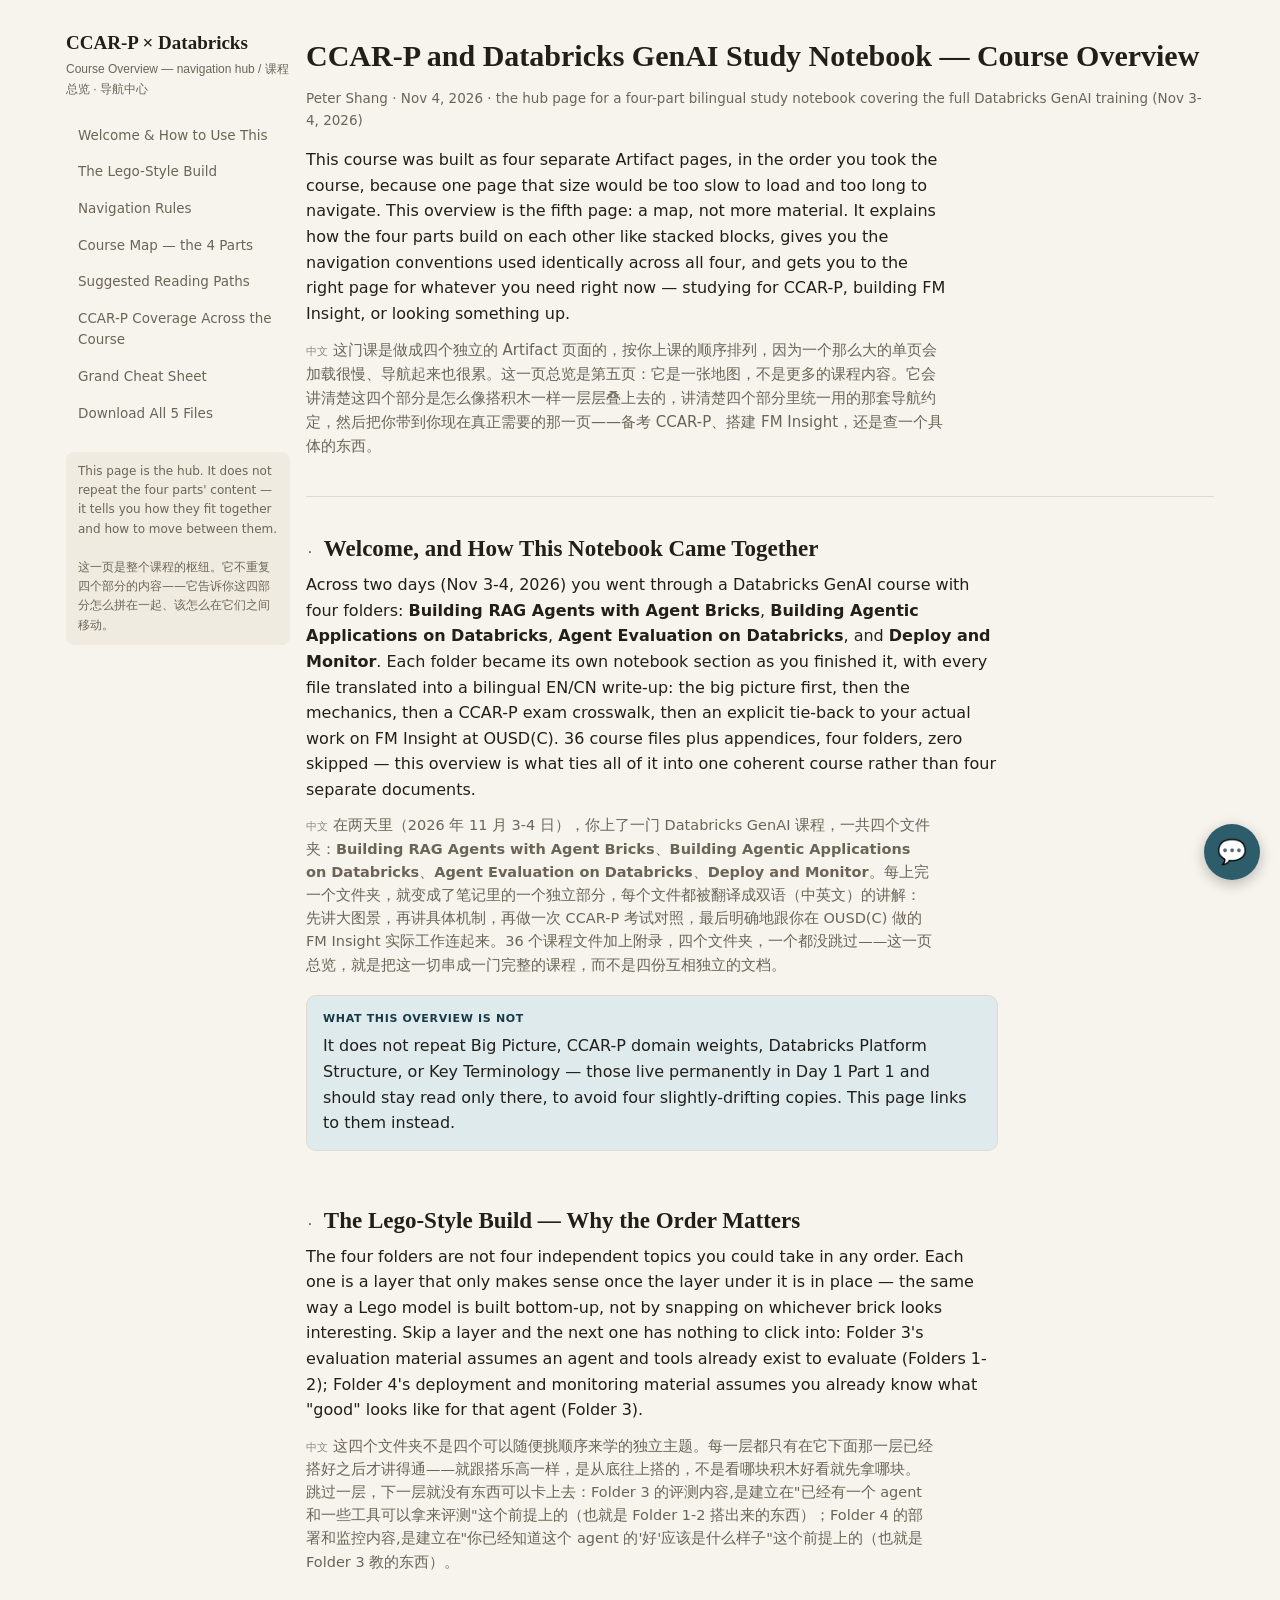
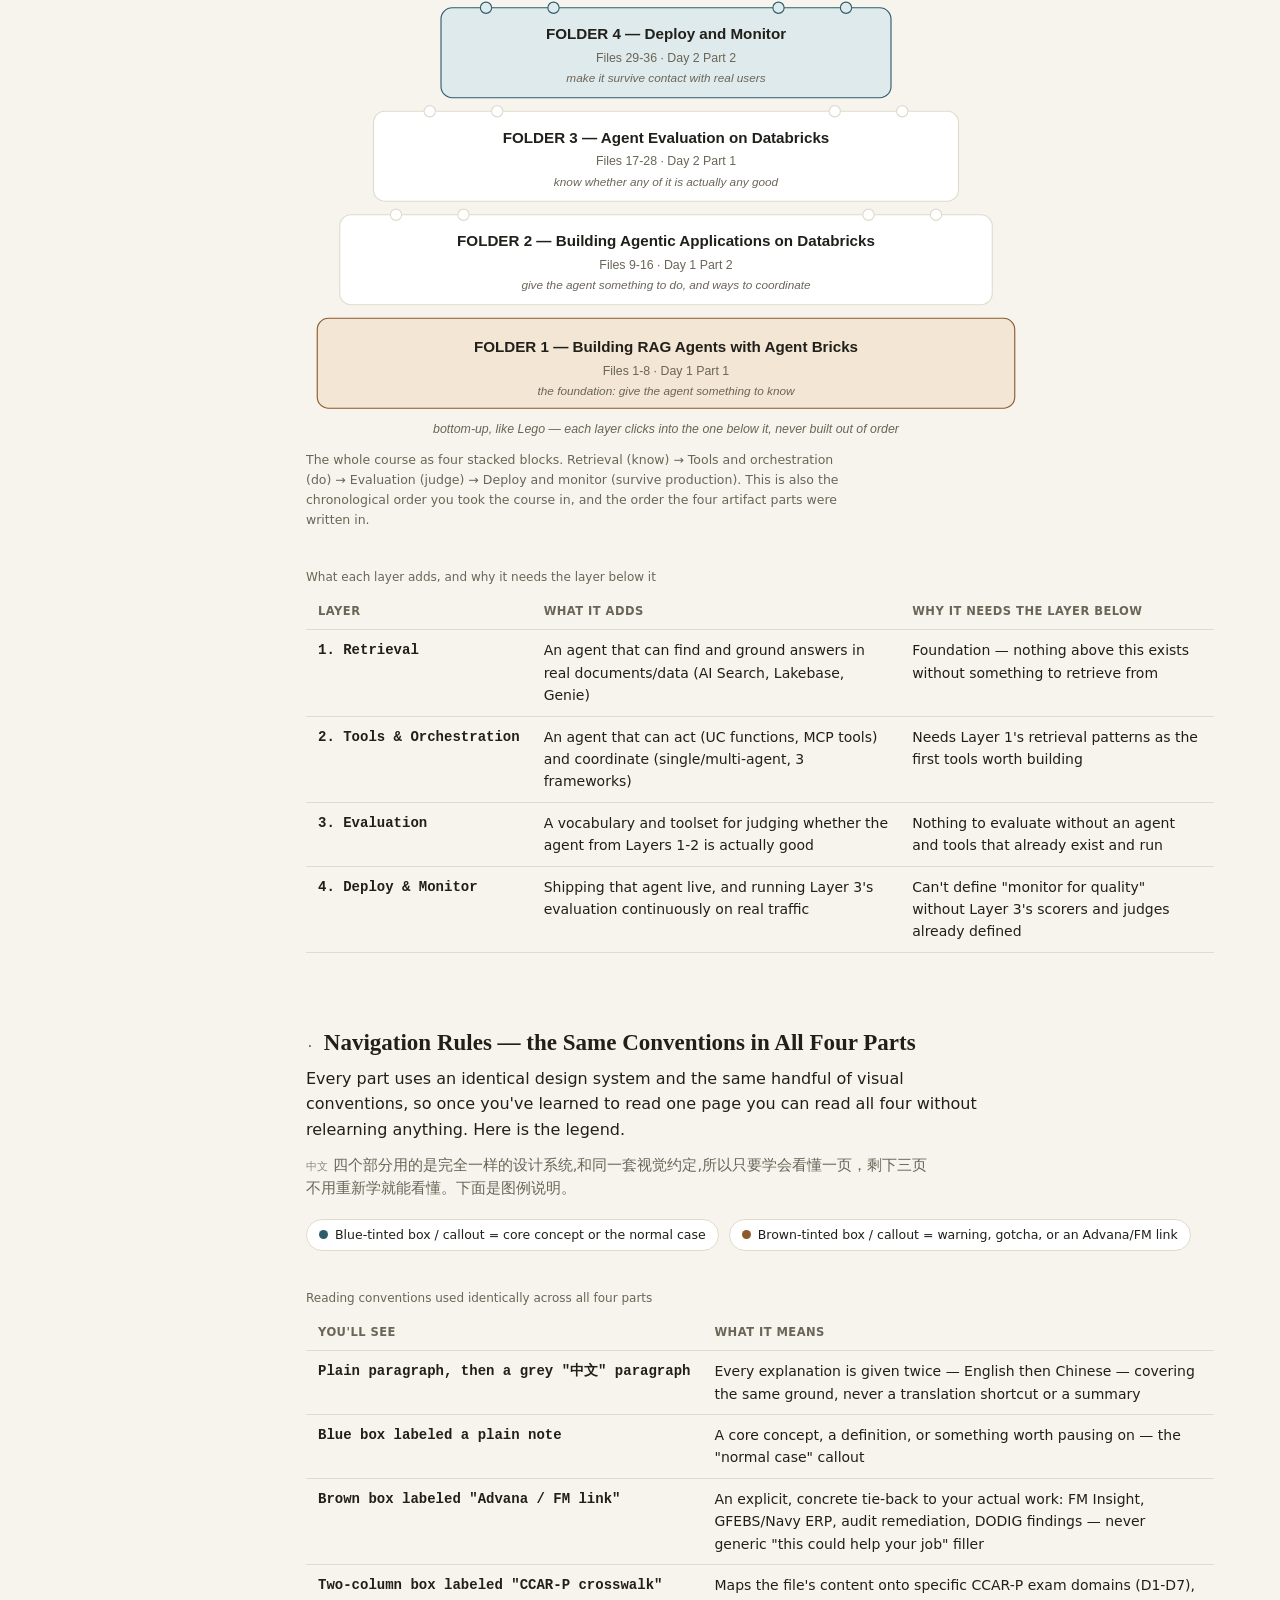
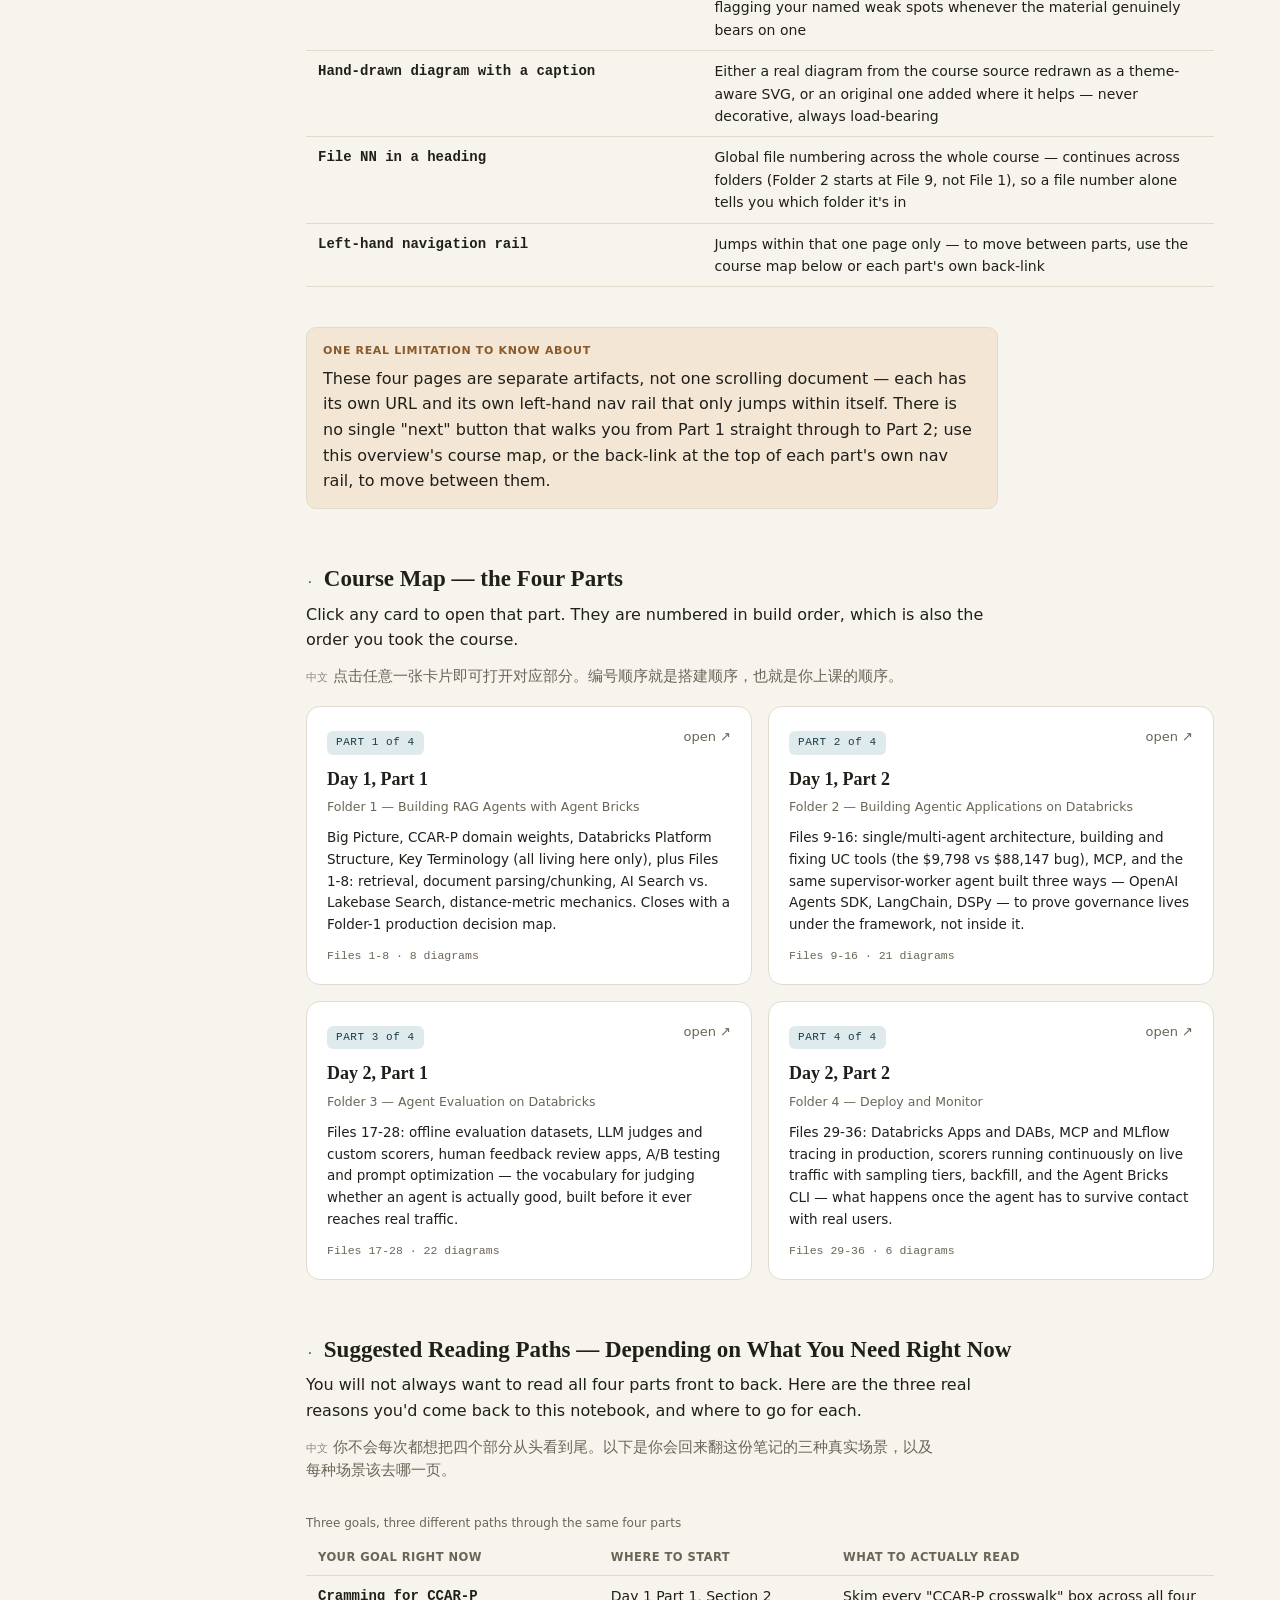
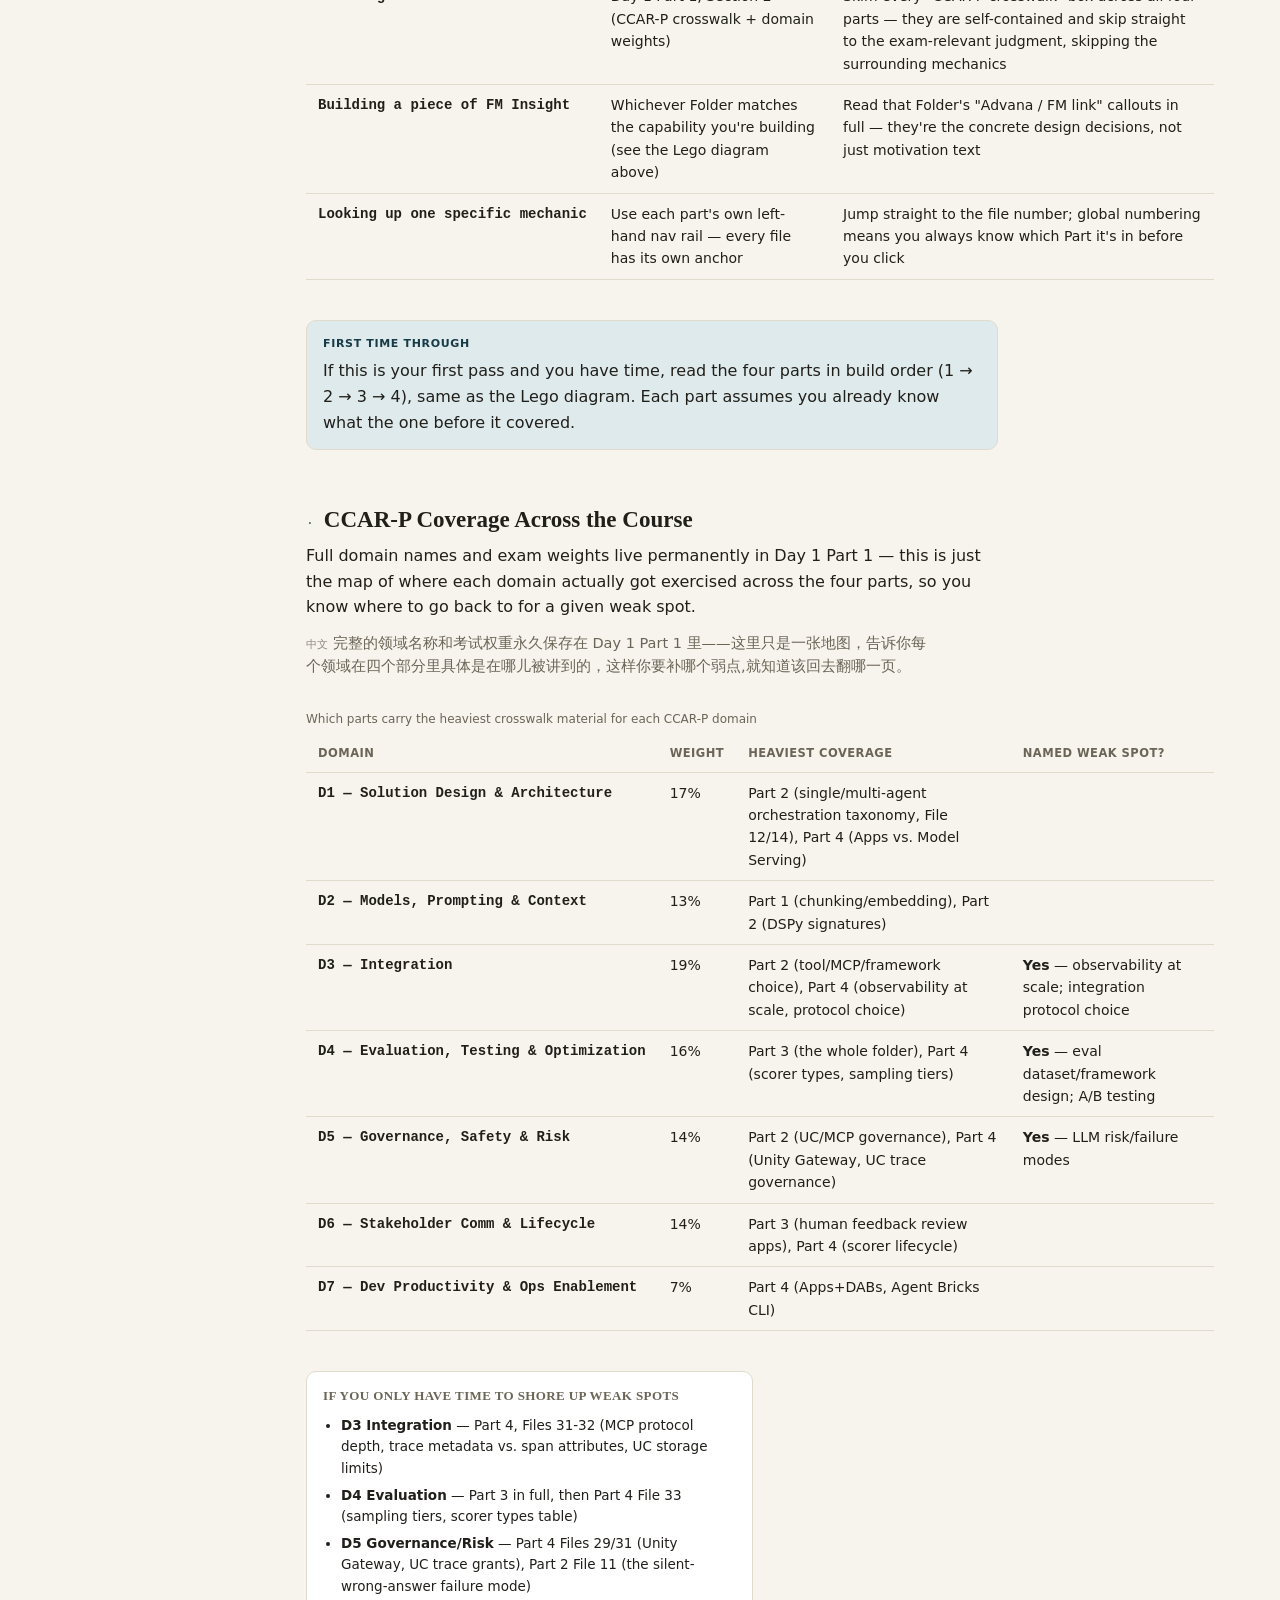
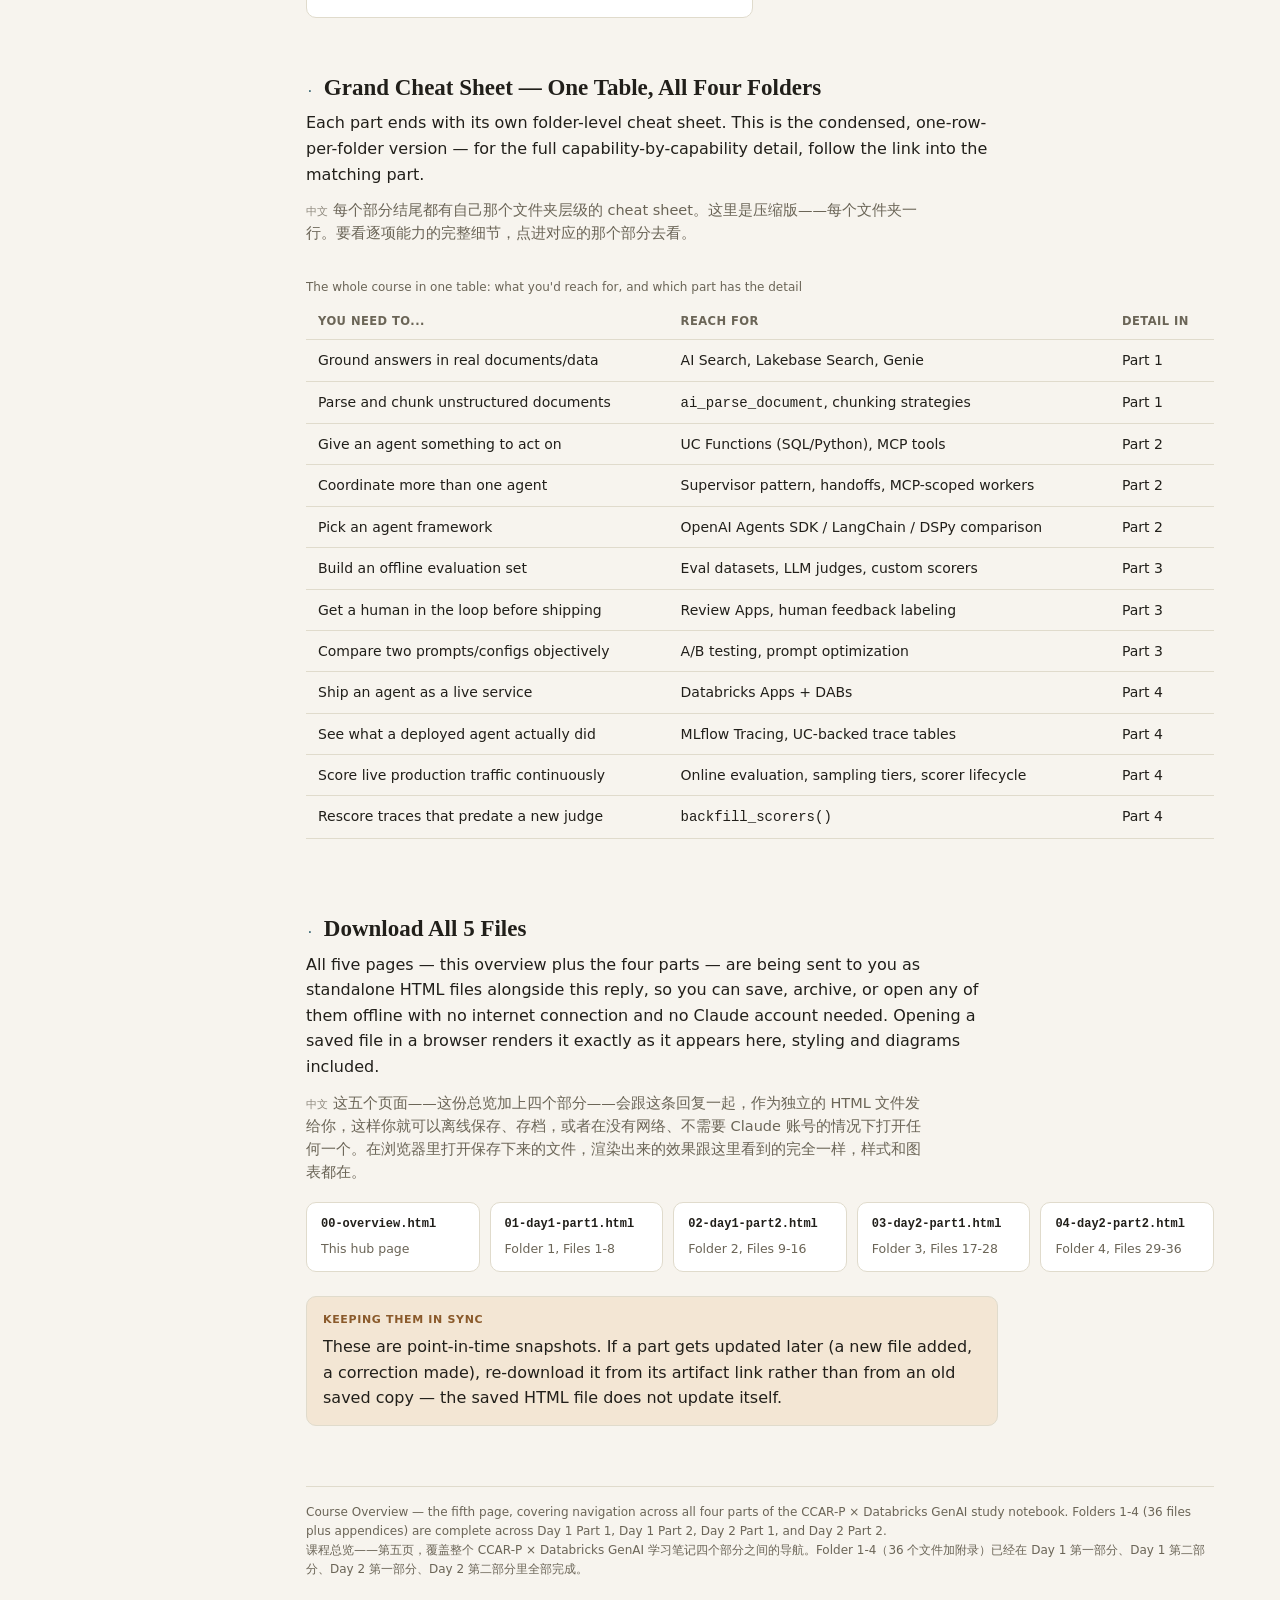
==== index.html @ 0de1d47a "Fix root 404: rename overview to index.html; repoint stale claude.ai artifact links to local pages" ====
<!doctype html><html><head><meta charset=utf8><meta name=viewport content="width=device-width,initial-scale=1,viewport-fit=cover"><style>:root{color-scheme:light;box-sizing:border-box;padding-top:env(safe-area-inset-top,0px);padding-bottom:env(safe-area-inset-bottom,0px)}html{scroll-padding-top:env(safe-area-inset-top,0px)}body{margin:0;padding:0;font:14px -apple-system,BlinkMacSystemFont,sans-serif;background:#fff;color:#000}img{max-width:100%}[hidden]:not([hidden=until-found i]){display:none!important}</style></head><body>
<meta name="claude:viewport-fit-sides" content="cover">
<link rel="icon" href="/favicon.ico" sizes="any">
<link rel="icon" type="image/png" sizes="32x32" href="/favicon-32x32.png">
<link rel="icon" type="image/png" sizes="16x16" href="/favicon-16x16.png">
<link rel="apple-touch-icon" href="/apple-touch-icon.png">
<link rel="manifest" href="/site.webmanifest">
<title>CCAR-P × Databricks — Course Overview</title>
<style>
  :root{
    --bg:#f7f4ee; --surface:#ffffff; --surface-2:#f0ebe0;
    --fg:#211f1a; --muted:#6b6557; --border:#e0dbcc;
    --accent:#2d5d6b; --accent-soft:#dfeaec; --accent-strong:#163b47;
    --warn:#8a5a2b; --warn-soft:#f3e6d4;
    --code-bg:#efe9da;
    color-scheme:light;
  }
  @media (prefers-color-scheme: dark){
    :root:not([data-theme="light"]){
      --bg:#17191b; --surface:#1f2225; --surface-2:#262a2e;
      --fg:#eae6dc; --muted:#9a9488; --border:#33373b;
      --accent:#7fb8c4; --accent-soft:#223338; --accent-strong:#bfe3ea;
      --warn:#d9a564; --warn-soft:#332a1c;
      --code-bg:#262a2e;
      color-scheme:dark;
    }
  }
  :root[data-theme="dark"]{
    --bg:#17191b; --surface:#1f2225; --surface-2:#262a2e;
    --fg:#eae6dc; --muted:#9a9488; --border:#33373b;
    --accent:#7fb8c4; --accent-soft:#223338; --accent-strong:#bfe3ea;
    --warn:#d9a564; --warn-soft:#332a1c;
    --code-bg:#262a2e;
    color-scheme:dark;
  }
  *{box-sizing:border-box}
  body{margin:0; background:var(--bg); color:var(--fg); font-family:'Inter','Noto Sans SC',system-ui,-apple-system,sans-serif; font-size:16px; line-height:1.6;}
  h1,h2,h3,h4{font-family:'Source Serif 4','Noto Serif SC',Georgia,serif; text-wrap:balance; font-weight:600}
  code,.term,.mono{font-family:'IBM Plex Mono',ui-monospace,Menlo,monospace}

  .shell{display:grid; grid-template-columns:240px minmax(0,1fr); max-width:1180px; margin:0 auto;
    padding-left:max(16px, env(safe-area-inset-left,0px)); padding-right:max(16px, env(safe-area-inset-right,0px));}
  @media (max-width:860px){ .shell{grid-template-columns:1fr} }

  nav.rail{position:sticky; top:env(safe-area-inset-top,0px); align-self:start; padding:28px 16px 28px 0; max-height:100vh; overflow-y:auto;}
  @media (max-width:860px){ nav.rail{position:static; max-height:none; padding:20px 0 0 0; border-bottom:1px solid var(--border); margin-bottom:8px} }
  nav.rail .brand{font-family:'Source Serif 4','Noto Serif SC',serif; font-size:19px; font-weight:700; margin-bottom:2px}
  nav.rail .brand small{display:block; font-family:'Inter','Noto Sans SC',sans-serif; font-size:12px; font-weight:400; color:var(--muted); margin-top:2px}
  nav.rail ul{list-style:none; margin:20px 0 0; padding:0; display:flex; flex-direction:column; gap:3px}
  nav.rail a{display:block; color:var(--muted); text-decoration:none; font-size:13.5px; padding:6px 10px; border-radius:7px; border-left:2px solid transparent;}
  nav.rail a.lvl2{padding-left:22px; font-size:13px}
  nav.rail a:hover{background:var(--surface-2); color:var(--fg)}
  nav.rail .status{margin-top:22px; padding:10px 12px; background:var(--surface-2); border-radius:8px; font-size:12px; color:var(--muted)}

  main{min-width:0; padding:28px 0 100px}
  header.masthead{padding:4px 0 26px; border-bottom:1px solid var(--border); margin-bottom:34px}
  header.masthead h1{font-size:30px; margin:0 0 8px}
  header.masthead .byline{font-size:13.5px; color:var(--muted)}
  header.masthead .lede{margin-top:16px; font-size:16px; max-width:640px}
  header.masthead .lede.cn{color:var(--muted); font-size:15px; margin-top:8px}

  section.block{margin-bottom:52px; scroll-margin-top:24px}
  section.block > h2{font-size:23px; display:flex; align-items:baseline; gap:10px; margin-bottom:4px}
  section.block > h2 .num{font-family:'IBM Plex Mono',monospace; font-size:13px; color:var(--accent); font-weight:500}
  section.block > .tag{color:var(--muted); font-size:13px; margin-bottom:22px}

  h3.sub{font-size:17px; margin:28px 0 10px}
  h3.sub .num{color:var(--muted); font-weight:400; margin-right:6px}

  p{margin:0 0 12px; max-width:68ch}
  p.cn{color:var(--muted); font-size:14.5px; max-width:68ch}
  p.cn::before{content:"中文 "; font-size:11px; letter-spacing:.04em; color:var(--muted); opacity:.75}
  .pair{margin-bottom:18px}

  .callout{background:var(--accent-soft); border:1px solid var(--border); border-radius:10px; padding:14px 16px; margin:16px 0; max-width:68ch;}
  .callout .label{font-size:11px; letter-spacing:.06em; text-transform:uppercase; color:var(--accent-strong); font-weight:600; margin-bottom:6px}
  .callout p:last-child{margin-bottom:0}
  .callout.work{background:var(--warn-soft); border-color:var(--border)}
  .callout.work .label{color:var(--warn)}

  table{border-collapse:collapse; width:100%; margin:14px 0 20px; font-size:14px}
  caption{text-align:left; font-size:12px; color:var(--muted); margin-bottom:6px}
  th,td{text-align:left; padding:9px 12px; border-bottom:1px solid var(--border); vertical-align:top}
  th{font-size:11.5px; letter-spacing:.04em; text-transform:uppercase; color:var(--muted); font-weight:600}
  td.term{font-weight:600; white-space:nowrap}
  .tablewrap{overflow-x:auto; margin:14px 0 20px}

  figure.diagram{margin:18px 0 24px; max-width:720px}
  figure.diagram svg{width:100%; height:auto; display:block; color:var(--fg)}
  figure.diagram figcaption{color:var(--muted); font-size:12.5px; margin-top:8px; max-width:68ch}
  .dg-box{fill:var(--surface); stroke:var(--border)}
  .dg-box-hi{fill:var(--accent-soft); stroke:var(--accent)}
  .dg-box-warn{fill:var(--warn-soft); stroke:var(--warn)}
  .dg-line{stroke:var(--muted); fill:none}
  .dg-line-hi{stroke:var(--accent); fill:none}
  .dg-txt{fill:var(--fg); font-family:'Inter','Noto Sans SC',sans-serif}
  .dg-txt-mono{fill:var(--fg); font-family:'IBM Plex Mono',monospace}
  .dg-txt-muted{fill:var(--muted); font-family:'Inter','Noto Sans SC',sans-serif}
  .dg-label{fill:var(--muted); font-family:'Inter','Noto Sans SC',sans-serif}

  .crosswalk{display:grid; grid-template-columns:1fr 1fr; gap:14px; margin:18px 0 24px;}
  @media (max-width:640px){.crosswalk{grid-template-columns:1fr}}
  .crosswalk .side{background:var(--surface); border:1px solid var(--border); border-radius:10px; padding:14px 16px}
  .crosswalk .side h4{margin:0 0 8px; font-size:13px; letter-spacing:.03em; text-transform:uppercase; color:var(--muted)}
  .crosswalk .side ul{margin:0; padding-left:18px; font-size:13.5px}
  .crosswalk .side li{margin-bottom:5px}

  /* Part cards — new for the overview */
  .partgrid{display:grid; grid-template-columns:1fr 1fr; gap:16px; margin:18px 0 28px;}
  @media (max-width:760px){.partgrid{grid-template-columns:1fr}}
  .partcard{display:block; text-decoration:none; color:var(--fg); background:var(--surface); border:1px solid var(--border);
    border-radius:14px; padding:20px 20px 18px; position:relative; transition:border-color .15s, transform .15s;}
  .partcard:hover{border-color:var(--accent); transform:translateY(-1px)}
  .partcard .pnum{display:inline-block; font-family:'IBM Plex Mono',monospace; font-size:11px; letter-spacing:.05em;
    color:var(--accent-strong); background:var(--accent-soft); border-radius:6px; padding:3px 9px; margin-bottom:10px;}
  .partcard h3{font-size:18px; margin:0 0 4px}
  .partcard .folder{font-size:12.5px; color:var(--muted); margin-bottom:10px}
  .partcard p{font-size:13.5px; margin-bottom:0; max-width:none}
  .partcard .files{margin-top:12px; font-family:'IBM Plex Mono',monospace; font-size:11.5px; color:var(--muted)}
  .partcard .go{position:absolute; top:20px; right:20px; color:var(--muted); font-size:13px}

  .legend-row{display:flex; gap:10px; flex-wrap:wrap; margin:14px 0 24px}
  .legend-chip{display:flex; align-items:center; gap:7px; font-size:12.5px; border:1px solid var(--border); border-radius:20px; padding:5px 12px; background:var(--surface)}
  .legend-chip .dot{width:9px; height:9px; border-radius:50%; flex:none}
  .legend-chip .dot.blue{background:var(--accent)}
  .legend-chip .dot.brown{background:var(--warn)}

  .download-row{display:grid; grid-template-columns:repeat(5,1fr); gap:10px; margin:14px 0 24px}
  @media (max-width:860px){.download-row{grid-template-columns:1fr 1fr}}
  @media (max-width:520px){.download-row{grid-template-columns:1fr}}
  .dlcard{border:1px solid var(--border); border-radius:10px; padding:12px 14px; background:var(--surface); font-size:12.5px}
  .dlcard .fname{font-family:'IBM Plex Mono',monospace; font-weight:600; font-size:12px; margin-bottom:4px; word-break:break-all}
  .dlcard .fdesc{color:var(--muted)}

  footer.meta{border-top:1px solid var(--border); padding-top:16px; margin-top:60px; font-size:12px; color:var(--muted)}
</style>

<div class="shell">
  <nav class="rail">
    <div class="brand">CCAR-P × Databricks<small>Course Overview — navigation hub / 课程总览 · 导航中心</small></div>
    <ul>
      <li><a href="#welcome" class="navlink">Welcome &amp; How to Use This</a></li>
      <li><a href="#lego" class="navlink">The Lego-Style Build</a></li>
      <li><a href="#navrules" class="navlink">Navigation Rules</a></li>
      <li><a href="#map" class="navlink">Course Map — the 4 Parts</a></li>
      <li><a href="#paths" class="navlink">Suggested Reading Paths</a></li>
      <li><a href="#ccarp-coverage" class="navlink">CCAR-P Coverage Across the Course</a></li>
      <li><a href="#cheatsheet" class="navlink">Grand Cheat Sheet</a></li>
      <li><a href="#downloads" class="navlink">Download All 5 Files</a></li>
    </ul>
    <div class="status">This page is the hub. It does not repeat the four parts' content — it tells you how they fit together and how to move between them.<br><br>这一页是整个课程的枢纽。它不重复四个部分的内容——它告诉你这四部分怎么拼在一起、该怎么在它们之间移动。</div>
  </nav>

  <main>
    <header class="masthead">
      <h1>CCAR-P and Databricks GenAI Study Notebook — Course Overview</h1>
      <div class="byline">Peter Shang · Nov 4, 2026 · the hub page for a four-part bilingual study notebook covering the full Databricks GenAI training (Nov 3-4, 2026)</div>
      <p class="lede">This course was built as four separate Artifact pages, in the order you took the course, because one page that size would be too slow to load and too long to navigate. This overview is the fifth page: a map, not more material. It explains how the four parts build on each other like stacked blocks, gives you the navigation conventions used identically across all four, and gets you to the right page for whatever you need right now — studying for CCAR-P, building FM Insight, or looking something up.</p>
      <p class="lede cn">这门课是做成四个独立的 Artifact 页面的，按你上课的顺序排列，因为一个那么大的单页会加载很慢、导航起来也很累。这一页总览是第五页：它是一张地图，不是更多的课程内容。它会讲清楚这四个部分是怎么像搭积木一样一层层叠上去的，讲清楚四个部分里统一用的那套导航约定，然后把你带到你现在真正需要的那一页——备考 CCAR-P、搭建 FM Insight，还是查一个具体的东西。</p>
    </header>

    <section class="block" id="welcome">
      <h2><span class="num">·</span> Welcome, and How This Notebook Came Together</h2>
      <div class="pair">
        <p>Across two days (Nov 3-4, 2026) you went through a Databricks GenAI course with four folders: <strong>Building RAG Agents with Agent Bricks</strong>, <strong>Building Agentic Applications on Databricks</strong>, <strong>Agent Evaluation on Databricks</strong>, and <strong>Deploy and Monitor</strong>. Each folder became its own notebook section as you finished it, with every file translated into a bilingual EN/CN write-up: the big picture first, then the mechanics, then a CCAR-P exam crosswalk, then an explicit tie-back to your actual work on FM Insight at OUSD(C). 36 course files plus appendices, four folders, zero skipped — this overview is what ties all of it into one coherent course rather than four separate documents.</p>
        <p class="cn">在两天里（2026 年 11 月 3-4 日），你上了一门 Databricks GenAI 课程，一共四个文件夹：<strong>Building RAG Agents with Agent Bricks</strong>、<strong>Building Agentic Applications on Databricks</strong>、<strong>Agent Evaluation on Databricks</strong>、<strong>Deploy and Monitor</strong>。每上完一个文件夹，就变成了笔记里的一个独立部分，每个文件都被翻译成双语（中英文）的讲解：先讲大图景，再讲具体机制，再做一次 CCAR-P 考试对照，最后明确地跟你在 OUSD(C) 做的 FM Insight 实际工作连起来。36 个课程文件加上附录，四个文件夹，一个都没跳过——这一页总览，就是把这一切串成一门完整的课程，而不是四份互相独立的文档。</p>
      </div>
      <div class="callout">
        <div class="label">What this overview is NOT</div>
        <p>It does not repeat Big Picture, CCAR-P domain weights, Databricks Platform Structure, or Key Terminology — those live permanently in Day 1 Part 1 and should stay read only there, to avoid four slightly-drifting copies. This page links to them instead.</p>
      </div>
    </section>

    <section class="block" id="lego">
      <h2><span class="num">·</span> The Lego-Style Build — Why the Order Matters</h2>
      <div class="pair">
        <p>The four folders are not four independent topics you could take in any order. Each one is a layer that only makes sense once the layer under it is in place — the same way a Lego model is built bottom-up, not by snapping on whichever brick looks interesting. Skip a layer and the next one has nothing to click into: Folder 3's evaluation material assumes an agent and tools already exist to evaluate (Folders 1-2); Folder 4's deployment and monitoring material assumes you already know what "good" looks like for that agent (Folder 3).</p>
        <p class="cn">这四个文件夹不是四个可以随便挑顺序来学的独立主题。每一层都只有在它下面那一层已经搭好之后才讲得通——就跟搭乐高一样，是从底往上搭的，不是看哪块积木好看就先拿哪块。跳过一层，下一层就没有东西可以卡上去：Folder 3 的评测内容,是建立在"已经有一个 agent 和一些工具可以拿来评测"这个前提上的（也就是 Folder 1-2 搭出来的东西）；Folder 4 的部署和监控内容,是建立在"你已经知道这个 agent 的'好'应该是什么样子"这个前提上的（也就是 Folder 3 教的东西）。</p>
      </div>

      <figure class="diagram">
        <svg viewBox="0 0 640 400" role="img" aria-label="Four stacked Lego-style blocks from bottom to top: Folder 1 Retrieval and Knowledge, the foundation block an agent needs something to know; Folder 2 Tools and Orchestration, snapping on top, an agent needs something to do and a way to coordinate; Folder 3 Evaluation, snapping on top of that, you need to know whether any of it is any good; Folder 4 Deploy and Monitor, the top block, now make it survive contact with real users. Each block is wider at the connector studs showing where the next layer clicks in.">
          <defs>
            <marker id="arrOV1" viewBox="0 0 10 10" refX="8" refY="5" markerWidth="6" markerHeight="6" orient="auto-start-reverse">
              <path d="M2 1L8 5L2 9" fill="none" stroke="currentColor" stroke-width="1.5" stroke-linecap="round" stroke-linejoin="round"/>
            </marker>
          </defs>

          <!-- Block 4 (top) -->
          <rect x="120" y="14" width="400" height="80" rx="10" class="dg-box-hi"/>
          <circle cx="160" cy="14" r="5" class="dg-box-hi"/><circle cx="220" cy="14" r="5" class="dg-box-hi"/>
          <circle cx="480" cy="14" r="5" class="dg-box-hi"/><circle cx="420" cy="14" r="5" class="dg-box-hi"/>
          <text x="320" y="42" text-anchor="middle" class="dg-txt" font-size="13.5" font-weight="700">FOLDER 4 — Deploy and Monitor</text>
          <text x="320" y="62" text-anchor="middle" class="dg-txt-muted" font-size="11">Files 29-36 · Day 2 Part 2</text>
          <text x="320" y="80" text-anchor="middle" class="dg-txt-muted" font-size="10.5" font-style="italic">make it survive contact with real users</text>

          <!-- Block 3 -->
          <rect x="60" y="106" width="520" height="80" rx="10" class="dg-box"/>
          <circle cx="110" cy="106" r="5" class="dg-box"/><circle cx="170" cy="106" r="5" class="dg-box"/>
          <circle cx="530" cy="106" r="5" class="dg-box"/><circle cx="470" cy="106" r="5" class="dg-box"/>
          <text x="320" y="134" text-anchor="middle" class="dg-txt" font-size="13.5" font-weight="700">FOLDER 3 — Agent Evaluation on Databricks</text>
          <text x="320" y="154" text-anchor="middle" class="dg-txt-muted" font-size="11">Files 17-28 · Day 2 Part 1</text>
          <text x="320" y="172" text-anchor="middle" class="dg-txt-muted" font-size="10.5" font-style="italic">know whether any of it is actually any good</text>

          <!-- Block 2 -->
          <rect x="30" y="198" width="580" height="80" rx="10" class="dg-box"/>
          <circle cx="80" cy="198" r="5" class="dg-box"/><circle cx="140" cy="198" r="5" class="dg-box"/>
          <circle cx="560" cy="198" r="5" class="dg-box"/><circle cx="500" cy="198" r="5" class="dg-box"/>
          <text x="320" y="226" text-anchor="middle" class="dg-txt" font-size="13.5" font-weight="700">FOLDER 2 — Building Agentic Applications on Databricks</text>
          <text x="320" y="246" text-anchor="middle" class="dg-txt-muted" font-size="11">Files 9-16 · Day 1 Part 2</text>
          <text x="320" y="264" text-anchor="middle" class="dg-txt-muted" font-size="10.5" font-style="italic">give the agent something to do, and ways to coordinate</text>

          <!-- Block 1 (foundation) -->
          <rect x="10" y="290" width="620" height="80" rx="10" class="dg-box-warn"/>
          <text x="320" y="320" text-anchor="middle" class="dg-txt" font-size="13.5" font-weight="700">FOLDER 1 — Building RAG Agents with Agent Bricks</text>
          <text x="320" y="340" text-anchor="middle" class="dg-txt-muted" font-size="11">Files 1-8 · Day 1 Part 1</text>
          <text x="320" y="358" text-anchor="middle" class="dg-txt-muted" font-size="10.5" font-style="italic">the foundation: give the agent something to know</text>

          <text x="320" y="392" text-anchor="middle" class="dg-label" font-size="11" font-style="italic">bottom-up, like Lego — each layer clicks into the one below it, never built out of order</text>
        </svg>
        <figcaption>The whole course as four stacked blocks. Retrieval (know) → Tools and orchestration (do) → Evaluation (judge) → Deploy and monitor (survive production). This is also the chronological order you took the course in, and the order the four artifact parts were written in.</figcaption>
      </figure>

      <div class="tablewrap">
        <table>
          <caption>What each layer adds, and why it needs the layer below it</caption>
          <thead><tr><th>Layer</th><th>What it adds</th><th>Why it needs the layer below</th></tr></thead>
          <tbody>
            <tr><td class="term">1. Retrieval</td><td>An agent that can find and ground answers in real documents/data (AI Search, Lakebase, Genie)</td><td>Foundation — nothing above this exists without something to retrieve from</td></tr>
            <tr><td class="term">2. Tools &amp; Orchestration</td><td>An agent that can act (UC functions, MCP tools) and coordinate (single/multi-agent, 3 frameworks)</td><td>Needs Layer 1's retrieval patterns as the first tools worth building</td></tr>
            <tr><td class="term">3. Evaluation</td><td>A vocabulary and toolset for judging whether the agent from Layers 1-2 is actually good</td><td>Nothing to evaluate without an agent and tools that already exist and run</td></tr>
            <tr><td class="term">4. Deploy &amp; Monitor</td><td>Shipping that agent live, and running Layer 3's evaluation continuously on real traffic</td><td>Can't define "monitor for quality" without Layer 3's scorers and judges already defined</td></tr>
          </tbody>
        </table>
      </div>
    </section>

    <section class="block" id="navrules">
      <h2><span class="num">·</span> Navigation Rules — the Same Conventions in All Four Parts</h2>
      <div class="pair">
        <p>Every part uses an identical design system and the same handful of visual conventions, so once you've learned to read one page you can read all four without relearning anything. Here is the legend.</p>
        <p class="cn">四个部分用的是完全一样的设计系统,和同一套视觉约定,所以只要学会看懂一页，剩下三页不用重新学就能看懂。下面是图例说明。</p>
      </div>
      <div class="legend-row">
        <div class="legend-chip"><span class="dot blue"></span> Blue-tinted box / callout = core concept or the normal case</div>
        <div class="legend-chip"><span class="dot brown"></span> Brown-tinted box / callout = warning, gotcha, or an Advana/FM link</div>
      </div>
      <div class="tablewrap">
        <table>
          <caption>Reading conventions used identically across all four parts</caption>
          <thead><tr><th>You'll see</th><th>What it means</th></tr></thead>
          <tbody>
            <tr><td class="term">Plain paragraph, then a grey "中文" paragraph</td><td>Every explanation is given twice — English then Chinese — covering the same ground, never a translation shortcut or a summary</td></tr>
            <tr><td class="term">Blue box labeled a plain note</td><td>A core concept, a definition, or something worth pausing on — the "normal case" callout</td></tr>
            <tr><td class="term">Brown box labeled "Advana / FM link"</td><td>An explicit, concrete tie-back to your actual work: FM Insight, GFEBS/Navy ERP, audit remediation, DODIG findings — never generic "this could help your job" filler</td></tr>
            <tr><td class="term">Two-column box labeled "CCAR-P crosswalk"</td><td>Maps the file's content onto specific CCAR-P exam domains (D1-D7), flagging your named weak spots whenever the material genuinely bears on one</td></tr>
            <tr><td class="term">Hand-drawn diagram with a caption</td><td>Either a real diagram from the course source redrawn as a theme-aware SVG, or an original one added where it helps — never decorative, always load-bearing</td></tr>
            <tr><td class="term"><code>File NN</code> in a heading</td><td>Global file numbering across the whole course — continues across folders (Folder 2 starts at File 9, not File 1), so a file number alone tells you which folder it's in</td></tr>
            <tr><td class="term">Left-hand navigation rail</td><td>Jumps within that one page only — to move between parts, use the course map below or each part's own back-link</td></tr>
          </tbody>
        </table>
      </div>
      <div class="callout work">
        <div class="label">One real limitation to know about</div>
        <p>These four pages are separate artifacts, not one scrolling document — each has its own URL and its own left-hand nav rail that only jumps within itself. There is no single "next" button that walks you from Part 1 straight through to Part 2; use this overview's course map, or the back-link at the top of each part's own nav rail, to move between them.</p>
      </div>
    </section>

    <section class="block" id="map">
      <h2><span class="num">·</span> Course Map — the Four Parts</h2>
      <div class="pair">
        <p>Click any card to open that part. They are numbered in build order, which is also the order you took the course.</p>
        <p class="cn">点击任意一张卡片即可打开对应部分。编号顺序就是搭建顺序，也就是你上课的顺序。</p>
      </div>
      <div class="partgrid">
        <a class="partcard" href="/01-day1-part1">
          <span class="go">open &#8599;</span>
          <span class="pnum">PART 1 of 4</span>
          <h3>Day 1, Part 1</h3>
          <div class="folder">Folder 1 — Building RAG Agents with Agent Bricks</div>
          <p>Big Picture, CCAR-P domain weights, Databricks Platform Structure, Key Terminology (all living here only), plus Files 1-8: retrieval, document parsing/chunking, AI Search vs. Lakebase Search, distance-metric mechanics. Closes with a Folder-1 production decision map.</p>
          <div class="files">Files 1-8 · 8 diagrams</div>
        </a>
        <a class="partcard" href="/02-day1-part2">
          <span class="go">open &#8599;</span>
          <span class="pnum">PART 2 of 4</span>
          <h3>Day 1, Part 2</h3>
          <div class="folder">Folder 2 — Building Agentic Applications on Databricks</div>
          <p>Files 9-16: single/multi-agent architecture, building and fixing UC tools (the $9,798 vs $88,147 bug), MCP, and the same supervisor-worker agent built three ways — OpenAI Agents SDK, LangChain, DSPy — to prove governance lives under the framework, not inside it.</p>
          <div class="files">Files 9-16 · 21 diagrams</div>
        </a>
        <a class="partcard" href="/03-day2-part1">
          <span class="go">open &#8599;</span>
          <span class="pnum">PART 3 of 4</span>
          <h3>Day 2, Part 1</h3>
          <div class="folder">Folder 3 — Agent Evaluation on Databricks</div>
          <p>Files 17-28: offline evaluation datasets, LLM judges and custom scorers, human feedback review apps, A/B testing and prompt optimization — the vocabulary for judging whether an agent is actually good, built before it ever reaches real traffic.</p>
          <div class="files">Files 17-28 · 22 diagrams</div>
        </a>
        <a class="partcard" href="/04-day2-part2">
          <span class="go">open &#8599;</span>
          <span class="pnum">PART 4 of 4</span>
          <h3>Day 2, Part 2</h3>
          <div class="folder">Folder 4 — Deploy and Monitor</div>
          <p>Files 29-36: Databricks Apps and DABs, MCP and MLflow tracing in production, scorers running continuously on live traffic with sampling tiers, backfill, and the Agent Bricks CLI — what happens once the agent has to survive contact with real users.</p>
          <div class="files">Files 29-36 · 6 diagrams</div>
        </a>
      </div>
    </section>

    <section class="block" id="paths">
      <h2><span class="num">·</span> Suggested Reading Paths — Depending on What You Need Right Now</h2>
      <div class="pair">
        <p>You will not always want to read all four parts front to back. Here are the three real reasons you'd come back to this notebook, and where to go for each.</p>
        <p class="cn">你不会每次都想把四个部分从头看到尾。以下是你会回来翻这份笔记的三种真实场景，以及每种场景该去哪一页。</p>
      </div>
      <div class="tablewrap">
        <table>
          <caption>Three goals, three different paths through the same four parts</caption>
          <thead><tr><th>Your goal right now</th><th>Where to start</th><th>What to actually read</th></tr></thead>
          <tbody>
            <tr><td class="term">Cramming for CCAR-P</td><td>Day 1 Part 1, Section 2 (CCAR-P crosswalk + domain weights)</td><td>Skim every "CCAR-P crosswalk" box across all four parts — they are self-contained and skip straight to the exam-relevant judgment, skipping the surrounding mechanics</td></tr>
            <tr><td class="term">Building a piece of FM Insight</td><td>Whichever Folder matches the capability you're building (see the Lego diagram above)</td><td>Read that Folder's "Advana / FM link" callouts in full — they're the concrete design decisions, not just motivation text</td></tr>
            <tr><td class="term">Looking up one specific mechanic</td><td>Use each part's own left-hand nav rail — every file has its own anchor</td><td>Jump straight to the file number; global numbering means you always know which Part it's in before you click</td></tr>
          </tbody>
        </table>
      </div>
      <div class="callout">
        <div class="label">First time through</div>
        <p>If this is your first pass and you have time, read the four parts in build order (1 → 2 → 3 → 4), same as the Lego diagram. Each part assumes you already know what the one before it covered.</p>
      </div>
    </section>

    <section class="block" id="ccarp-coverage">
      <h2><span class="num">·</span> CCAR-P Coverage Across the Course</h2>
      <div class="pair">
        <p>Full domain names and exam weights live permanently in Day 1 Part 1 — this is just the map of where each domain actually got exercised across the four parts, so you know where to go back to for a given weak spot.</p>
        <p class="cn">完整的领域名称和考试权重永久保存在 Day 1 Part 1 里——这里只是一张地图，告诉你每个领域在四个部分里具体是在哪儿被讲到的，这样你要补哪个弱点,就知道该回去翻哪一页。</p>
      </div>
      <div class="tablewrap">
        <table>
          <caption>Which parts carry the heaviest crosswalk material for each CCAR-P domain</caption>
          <thead><tr><th>Domain</th><th>Weight</th><th>Heaviest coverage</th><th>Named weak spot?</th></tr></thead>
          <tbody>
            <tr><td class="term">D1 — Solution Design &amp; Architecture</td><td>17%</td><td>Part 2 (single/multi-agent orchestration taxonomy, File 12/14), Part 4 (Apps vs. Model Serving)</td><td></td></tr>
            <tr><td class="term">D2 — Models, Prompting &amp; Context</td><td>13%</td><td>Part 1 (chunking/embedding), Part 2 (DSPy signatures)</td><td></td></tr>
            <tr><td class="term">D3 — Integration</td><td>19%</td><td>Part 2 (tool/MCP/framework choice), Part 4 (observability at scale, protocol choice)</td><td><strong>Yes</strong> — observability at scale; integration protocol choice</td></tr>
            <tr><td class="term">D4 — Evaluation, Testing &amp; Optimization</td><td>16%</td><td>Part 3 (the whole folder), Part 4 (scorer types, sampling tiers)</td><td><strong>Yes</strong> — eval dataset/framework design; A/B testing</td></tr>
            <tr><td class="term">D5 — Governance, Safety &amp; Risk</td><td>14%</td><td>Part 2 (UC/MCP governance), Part 4 (Unity Gateway, UC trace governance)</td><td><strong>Yes</strong> — LLM risk/failure modes</td></tr>
            <tr><td class="term">D6 — Stakeholder Comm &amp; Lifecycle</td><td>14%</td><td>Part 3 (human feedback review apps), Part 4 (scorer lifecycle)</td><td></td></tr>
            <tr><td class="term">D7 — Dev Productivity &amp; Ops Enablement</td><td>7%</td><td>Part 4 (Apps+DABs, Agent Bricks CLI)</td><td></td></tr>
          </tbody>
        </table>
      </div>
      <div class="crosswalk">
        <div class="side">
          <h4>If you only have time to shore up weak spots</h4>
          <ul>
            <li><strong>D3 Integration</strong> — Part 4, Files 31-32 (MCP protocol depth, trace metadata vs. span attributes, UC storage limits)</li>
            <li><strong>D4 Evaluation</strong> — Part 3 in full, then Part 4 File 33 (sampling tiers, scorer types table)</li>
            <li><strong>D5 Governance/Risk</strong> — Part 4 Files 29/31 (Unity Gateway, UC trace grants), Part 2 File 11 (the silent-wrong-answer failure mode)</li>
          </ul>
        </div>
      </div>
    </section>

    <section class="block" id="cheatsheet">
      <h2><span class="num">·</span> Grand Cheat Sheet — One Table, All Four Folders</h2>
      <div class="pair">
        <p>Each part ends with its own folder-level cheat sheet. This is the condensed, one-row-per-folder version — for the full capability-by-capability detail, follow the link into the matching part.</p>
        <p class="cn">每个部分结尾都有自己那个文件夹层级的 cheat sheet。这里是压缩版——每个文件夹一行。要看逐项能力的完整细节，点进对应的那个部分去看。</p>
      </div>
      <div class="tablewrap">
        <table>
          <caption>The whole course in one table: what you'd reach for, and which part has the detail</caption>
          <thead><tr><th>You need to...</th><th>Reach for</th><th>Detail in</th></tr></thead>
          <tbody>
            <tr><td>Ground answers in real documents/data</td><td>AI Search, Lakebase Search, Genie</td><td>Part 1</td></tr>
            <tr><td>Parse and chunk unstructured documents</td><td><code>ai_parse_document</code>, chunking strategies</td><td>Part 1</td></tr>
            <tr><td>Give an agent something to act on</td><td>UC Functions (SQL/Python), MCP tools</td><td>Part 2</td></tr>
            <tr><td>Coordinate more than one agent</td><td>Supervisor pattern, handoffs, MCP-scoped workers</td><td>Part 2</td></tr>
            <tr><td>Pick an agent framework</td><td>OpenAI Agents SDK / LangChain / DSPy comparison</td><td>Part 2</td></tr>
            <tr><td>Build an offline evaluation set</td><td>Eval datasets, LLM judges, custom scorers</td><td>Part 3</td></tr>
            <tr><td>Get a human in the loop before shipping</td><td>Review Apps, human feedback labeling</td><td>Part 3</td></tr>
            <tr><td>Compare two prompts/configs objectively</td><td>A/B testing, prompt optimization</td><td>Part 3</td></tr>
            <tr><td>Ship an agent as a live service</td><td>Databricks Apps + DABs</td><td>Part 4</td></tr>
            <tr><td>See what a deployed agent actually did</td><td>MLflow Tracing, UC-backed trace tables</td><td>Part 4</td></tr>
            <tr><td>Score live production traffic continuously</td><td>Online evaluation, sampling tiers, scorer lifecycle</td><td>Part 4</td></tr>
            <tr><td>Rescore traces that predate a new judge</td><td><code>backfill_scorers()</code></td><td>Part 4</td></tr>
          </tbody>
        </table>
      </div>
    </section>

    <section class="block" id="downloads">
      <h2><span class="num">·</span> Download All 5 Files</h2>
      <div class="pair">
        <p>All five pages — this overview plus the four parts — are being sent to you as standalone HTML files alongside this reply, so you can save, archive, or open any of them offline with no internet connection and no Claude account needed. Opening a saved file in a browser renders it exactly as it appears here, styling and diagrams included.</p>
        <p class="cn">这五个页面——这份总览加上四个部分——会跟这条回复一起，作为独立的 HTML 文件发给你，这样你就可以离线保存、存档，或者在没有网络、不需要 Claude 账号的情况下打开任何一个。在浏览器里打开保存下来的文件，渲染出来的效果跟这里看到的完全一样，样式和图表都在。</p>
      </div>
      <div class="download-row">
        <div class="dlcard"><div class="fname">00-overview.html</div><div class="fdesc">This hub page</div></div>
        <div class="dlcard"><div class="fname">01-day1-part1.html</div><div class="fdesc">Folder 1, Files 1-8</div></div>
        <div class="dlcard"><div class="fname">02-day1-part2.html</div><div class="fdesc">Folder 2, Files 9-16</div></div>
        <div class="dlcard"><div class="fname">03-day2-part1.html</div><div class="fdesc">Folder 3, Files 17-28</div></div>
        <div class="dlcard"><div class="fname">04-day2-part2.html</div><div class="fdesc">Folder 4, Files 29-36</div></div>
      </div>
      <div class="callout work">
        <div class="label">Keeping them in sync</div>
        <p>These are point-in-time snapshots. If a part gets updated later (a new file added, a correction made), re-download it from its artifact link rather than from an old saved copy — the saved HTML file does not update itself.</p>
      </div>
    </section>

    <footer class="meta">Course Overview — the fifth page, covering navigation across all four parts of the CCAR-P × Databricks GenAI study notebook. Folders 1-4 (36 files plus appendices) are complete across Day 1 Part 1, Day 1 Part 2, Day 2 Part 1, and Day 2 Part 2.<br>课程总览——第五页，覆盖整个 CCAR-P × Databricks GenAI 学习笔记四个部分之间的导航。Folder 1-4（36 个文件加附录）已经在 Day 1 第一部分、Day 1 第二部分、Day 2 第一部分、Day 2 第二部分里全部完成。</footer>
  </main>
</div>

<script src="/tutor-widget.js" defer></script>
</body></html>
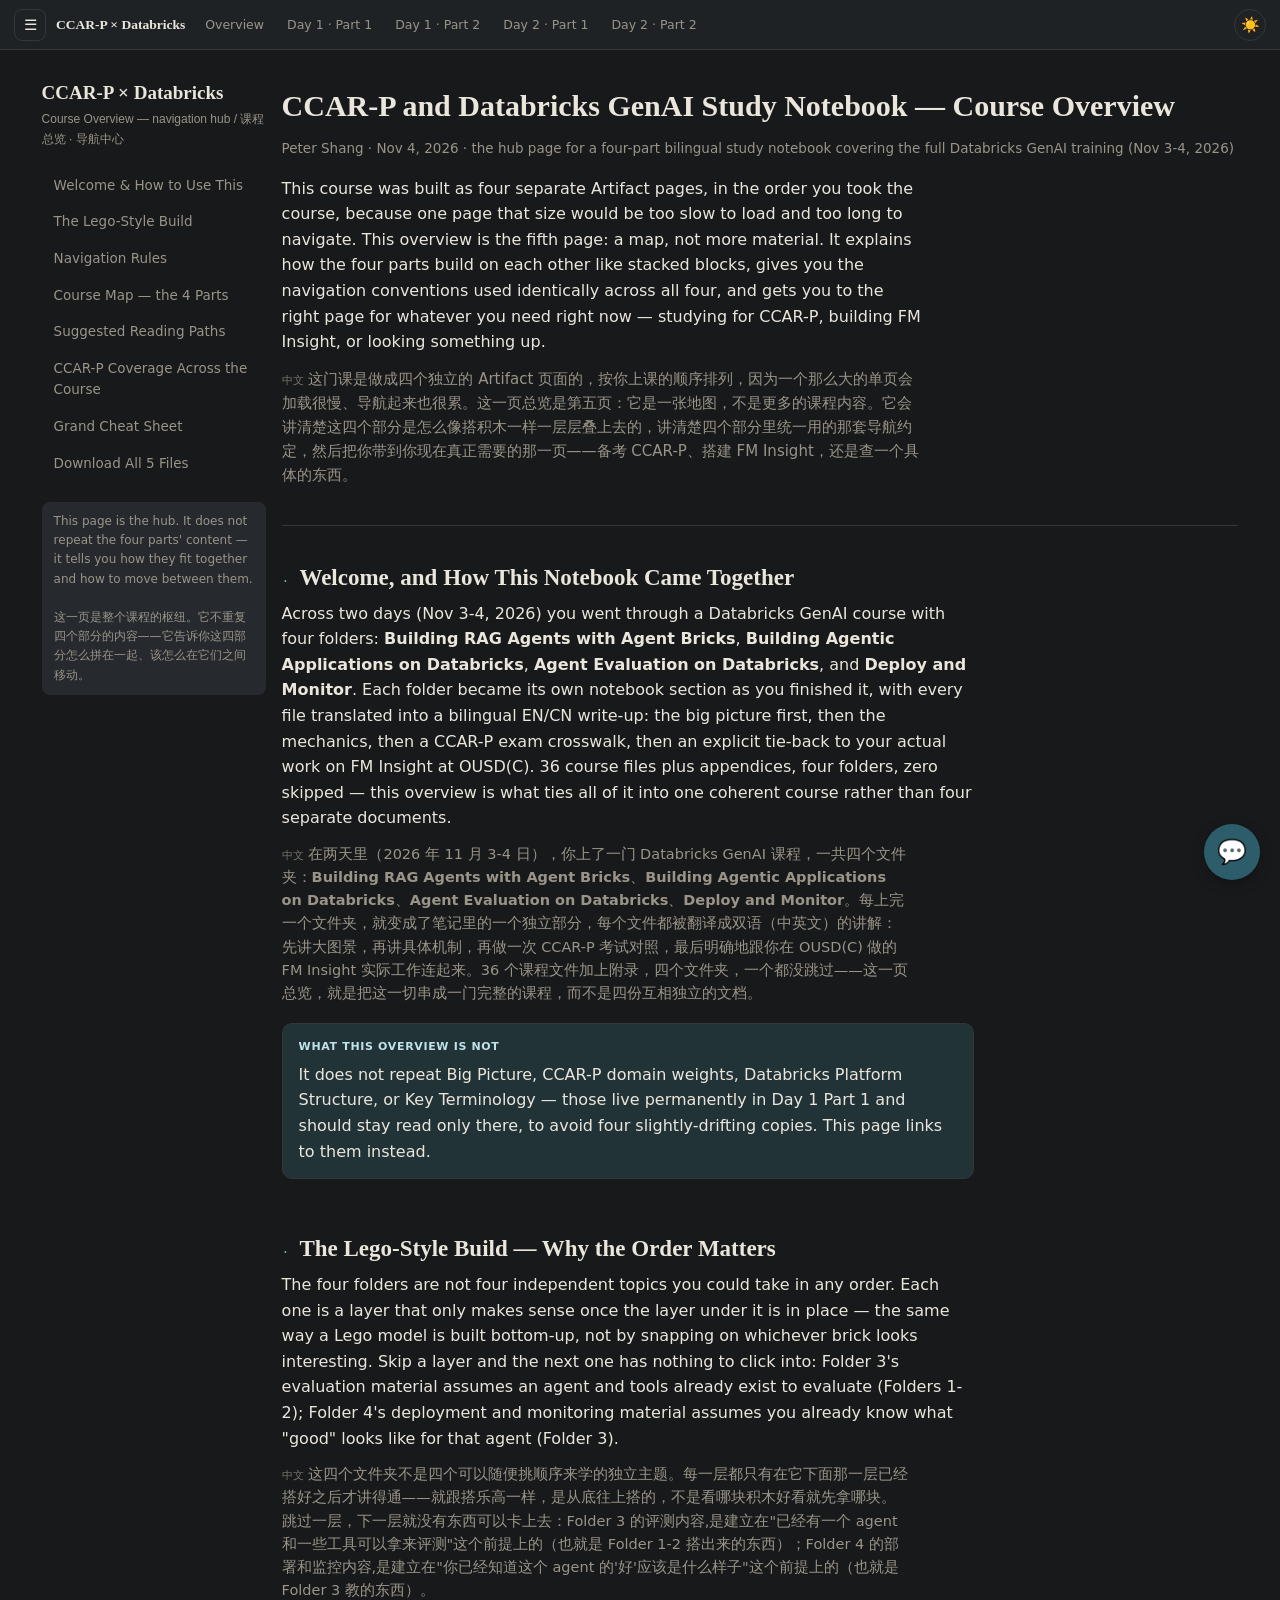
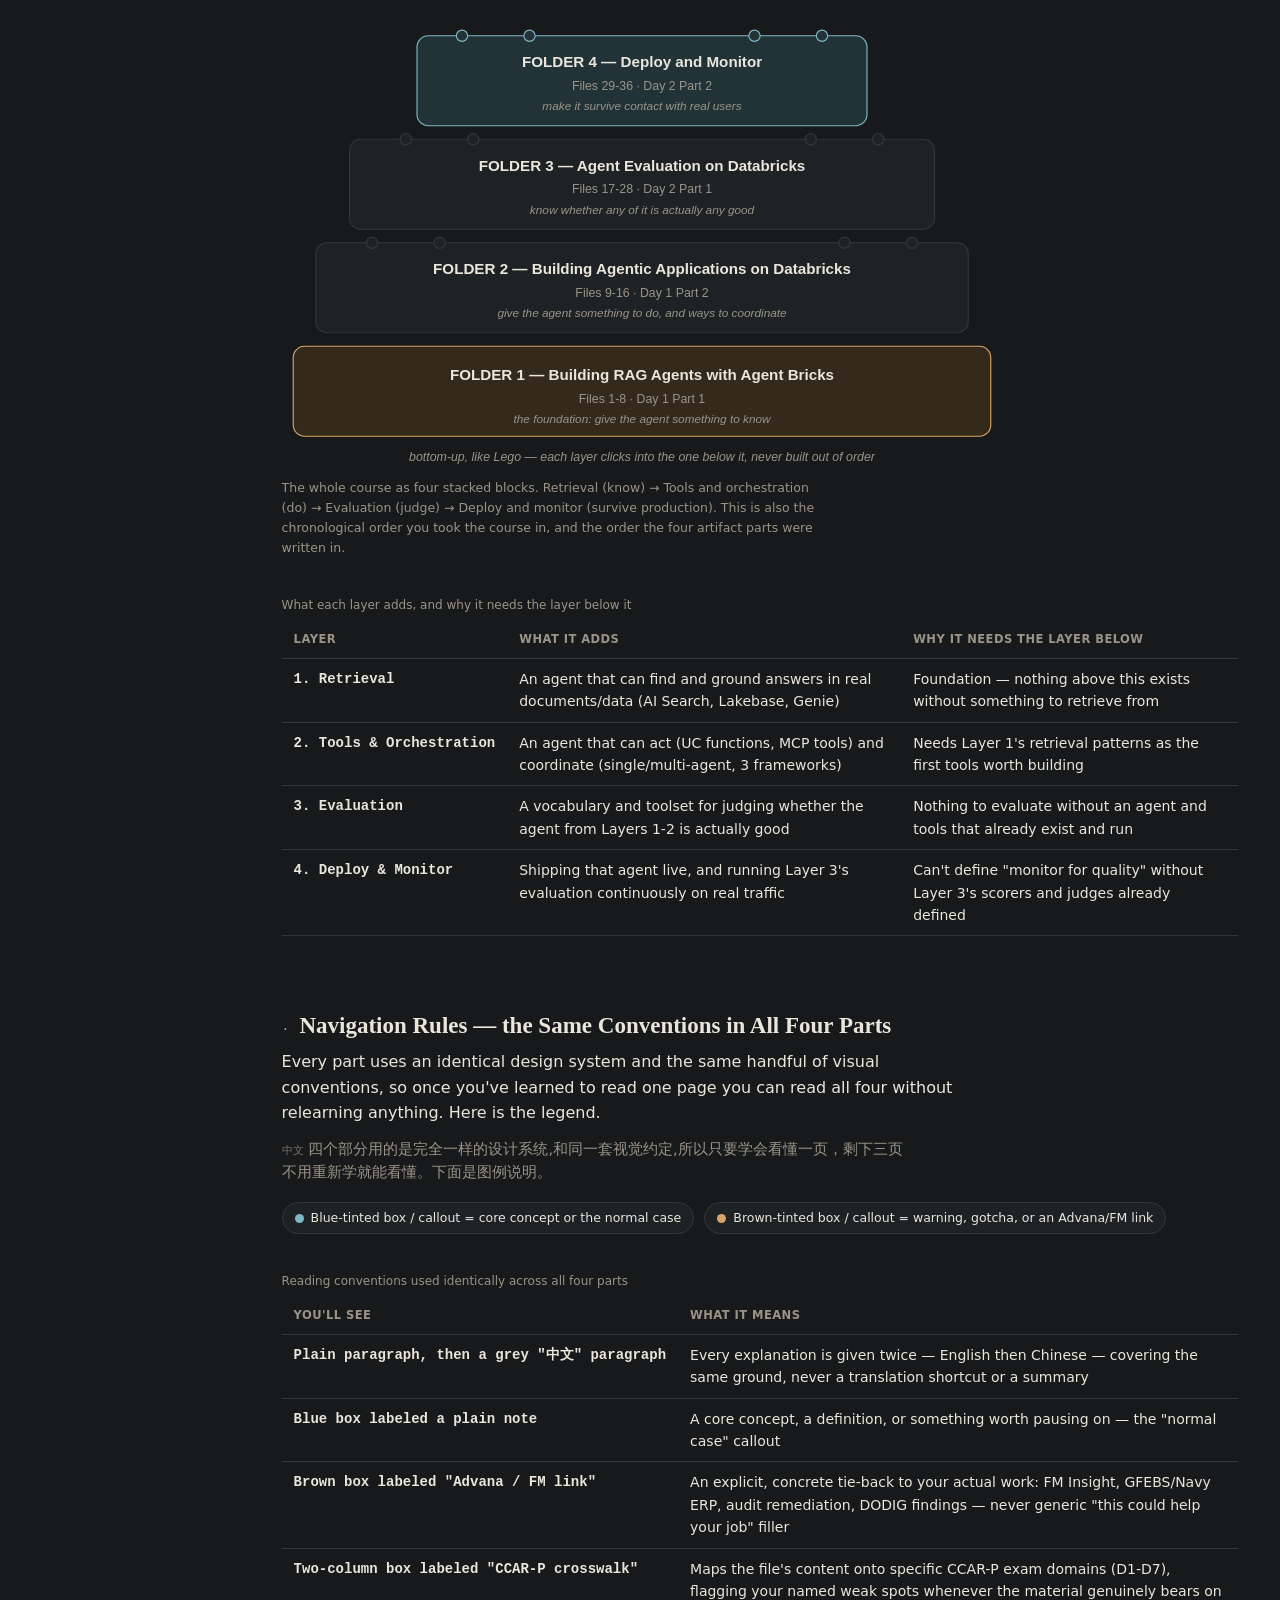
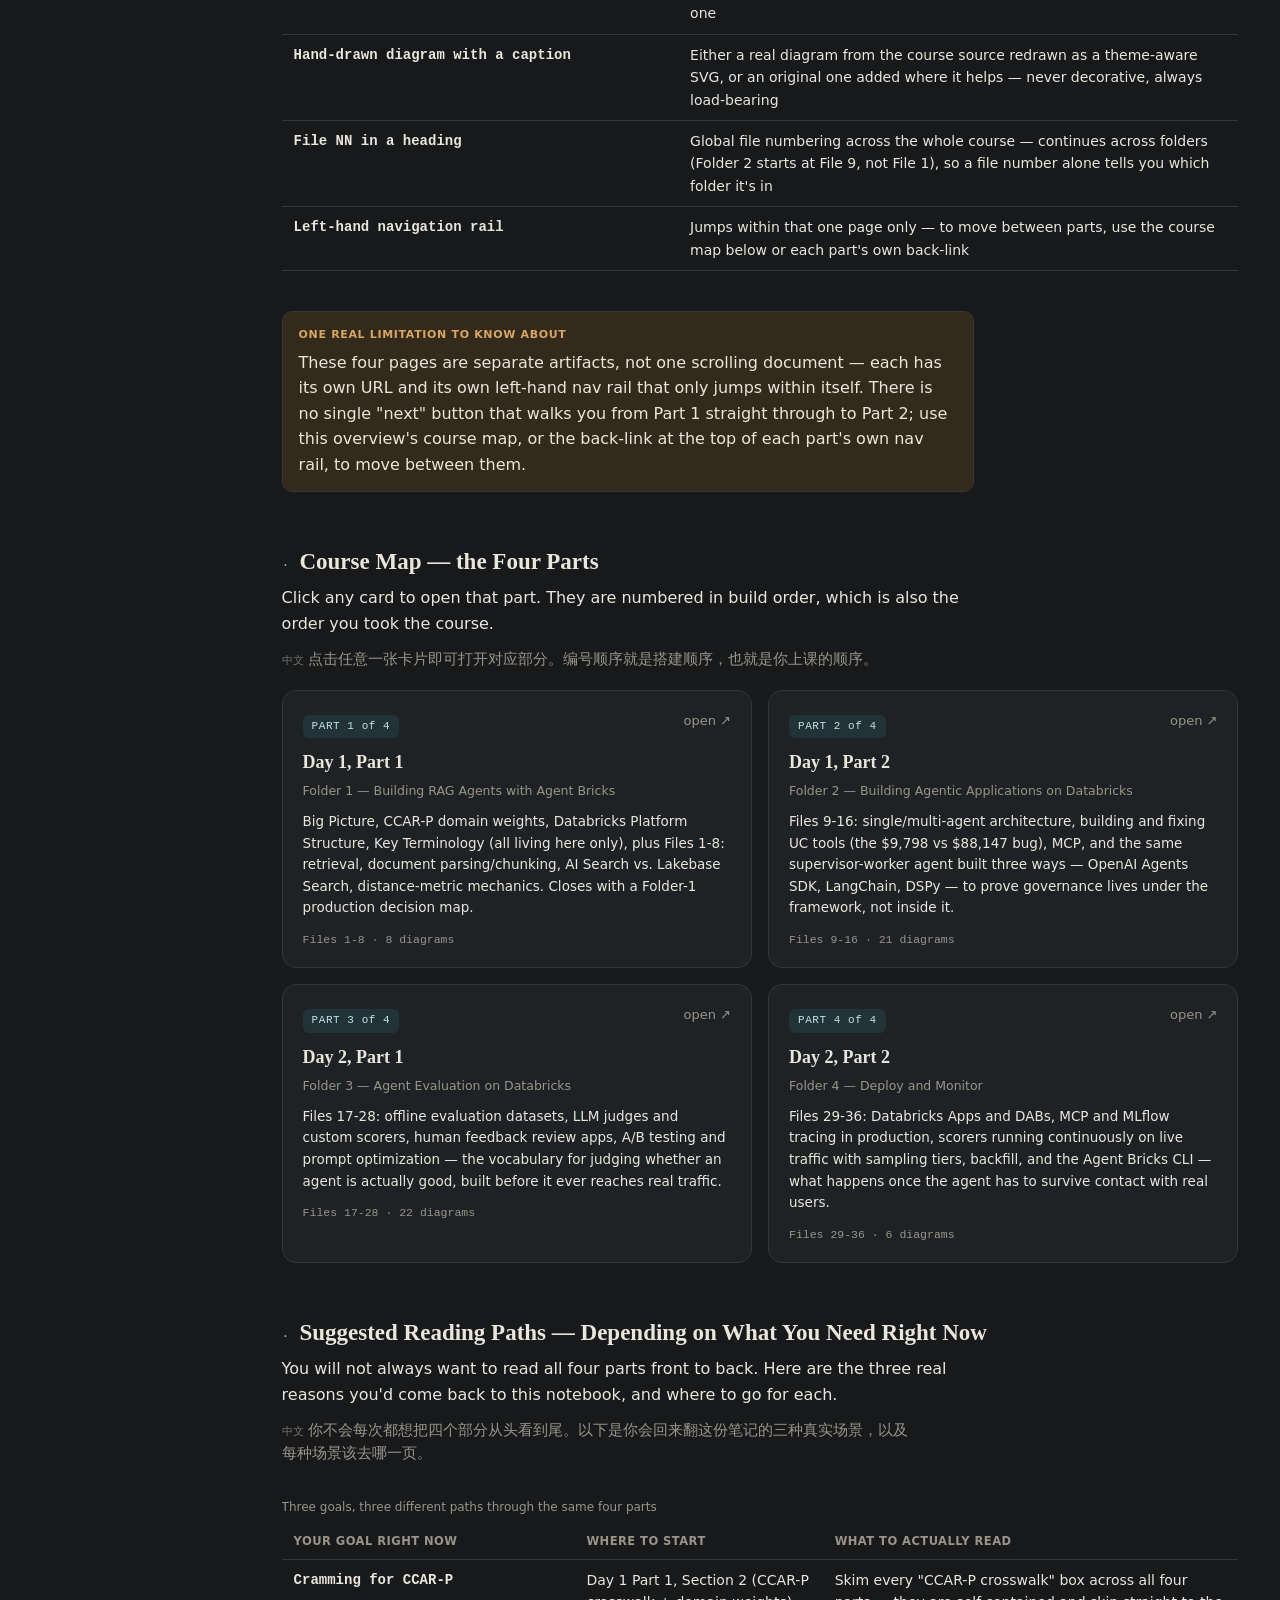
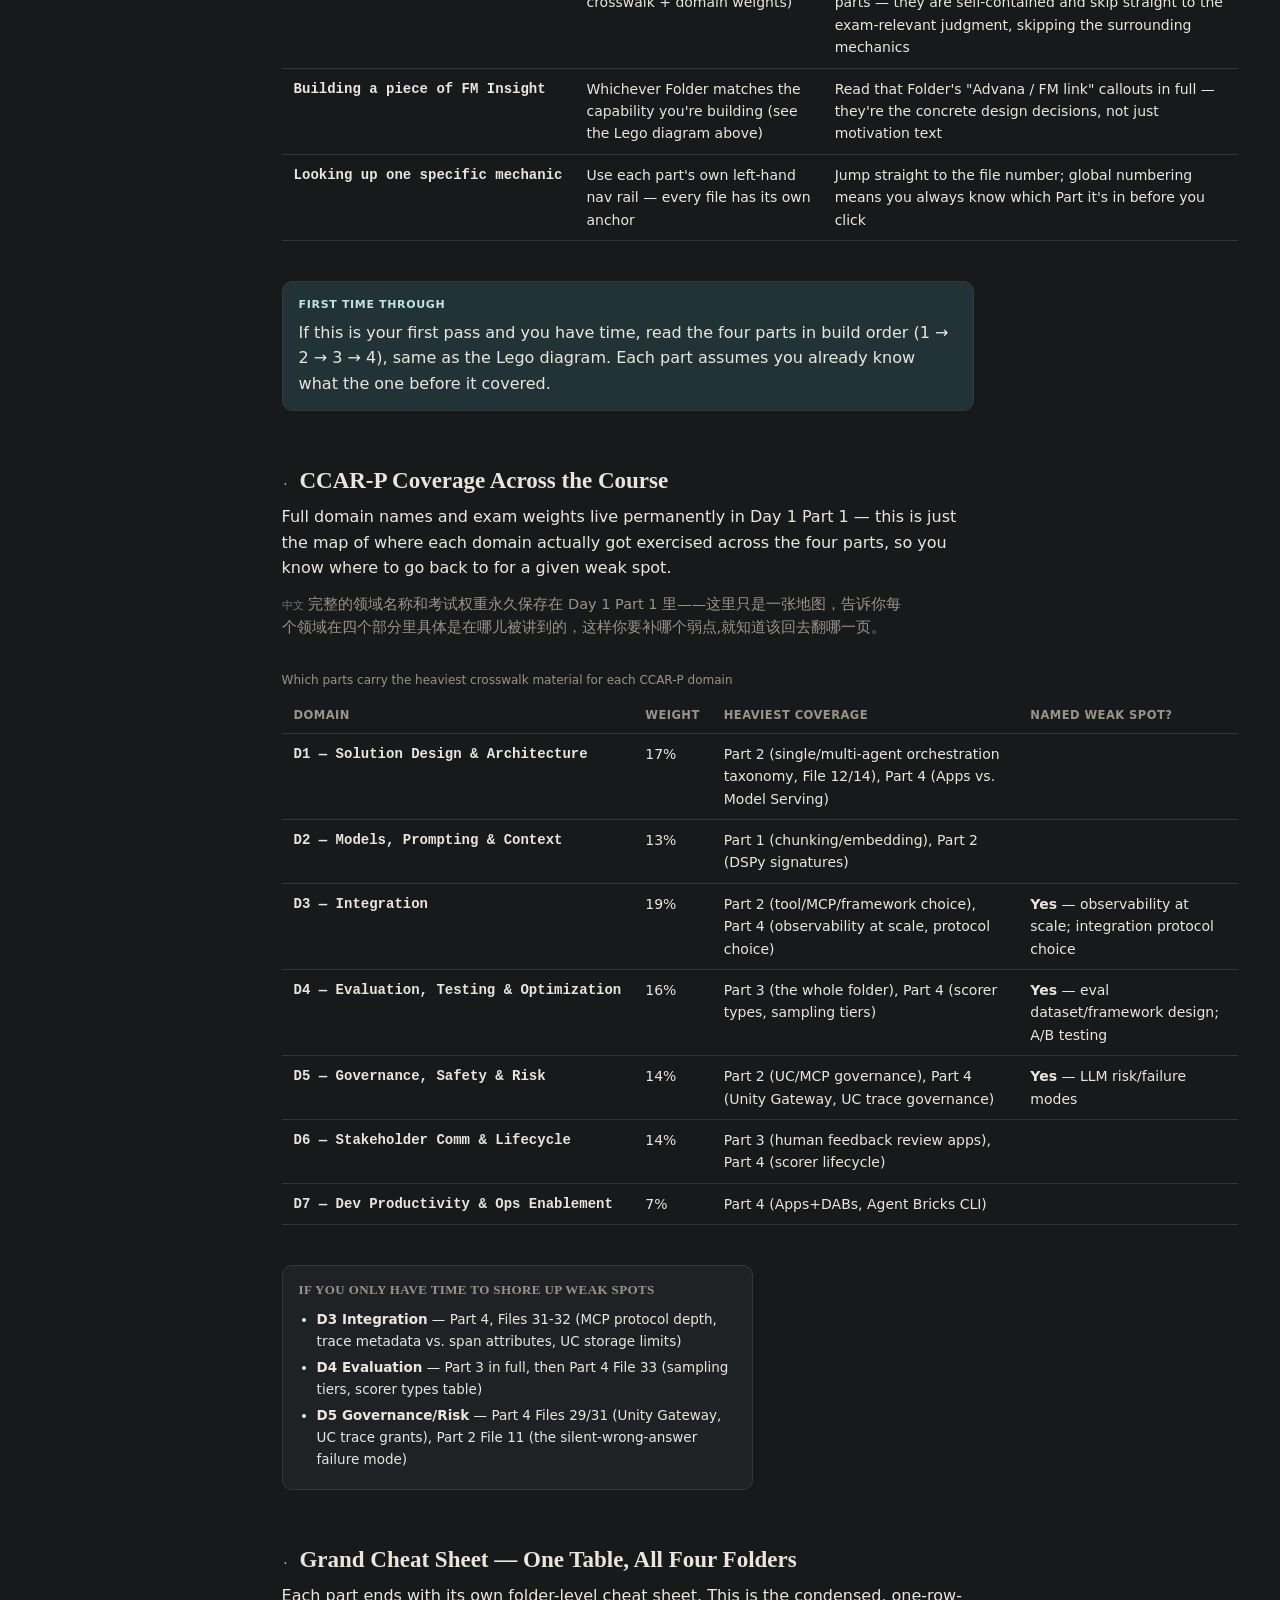
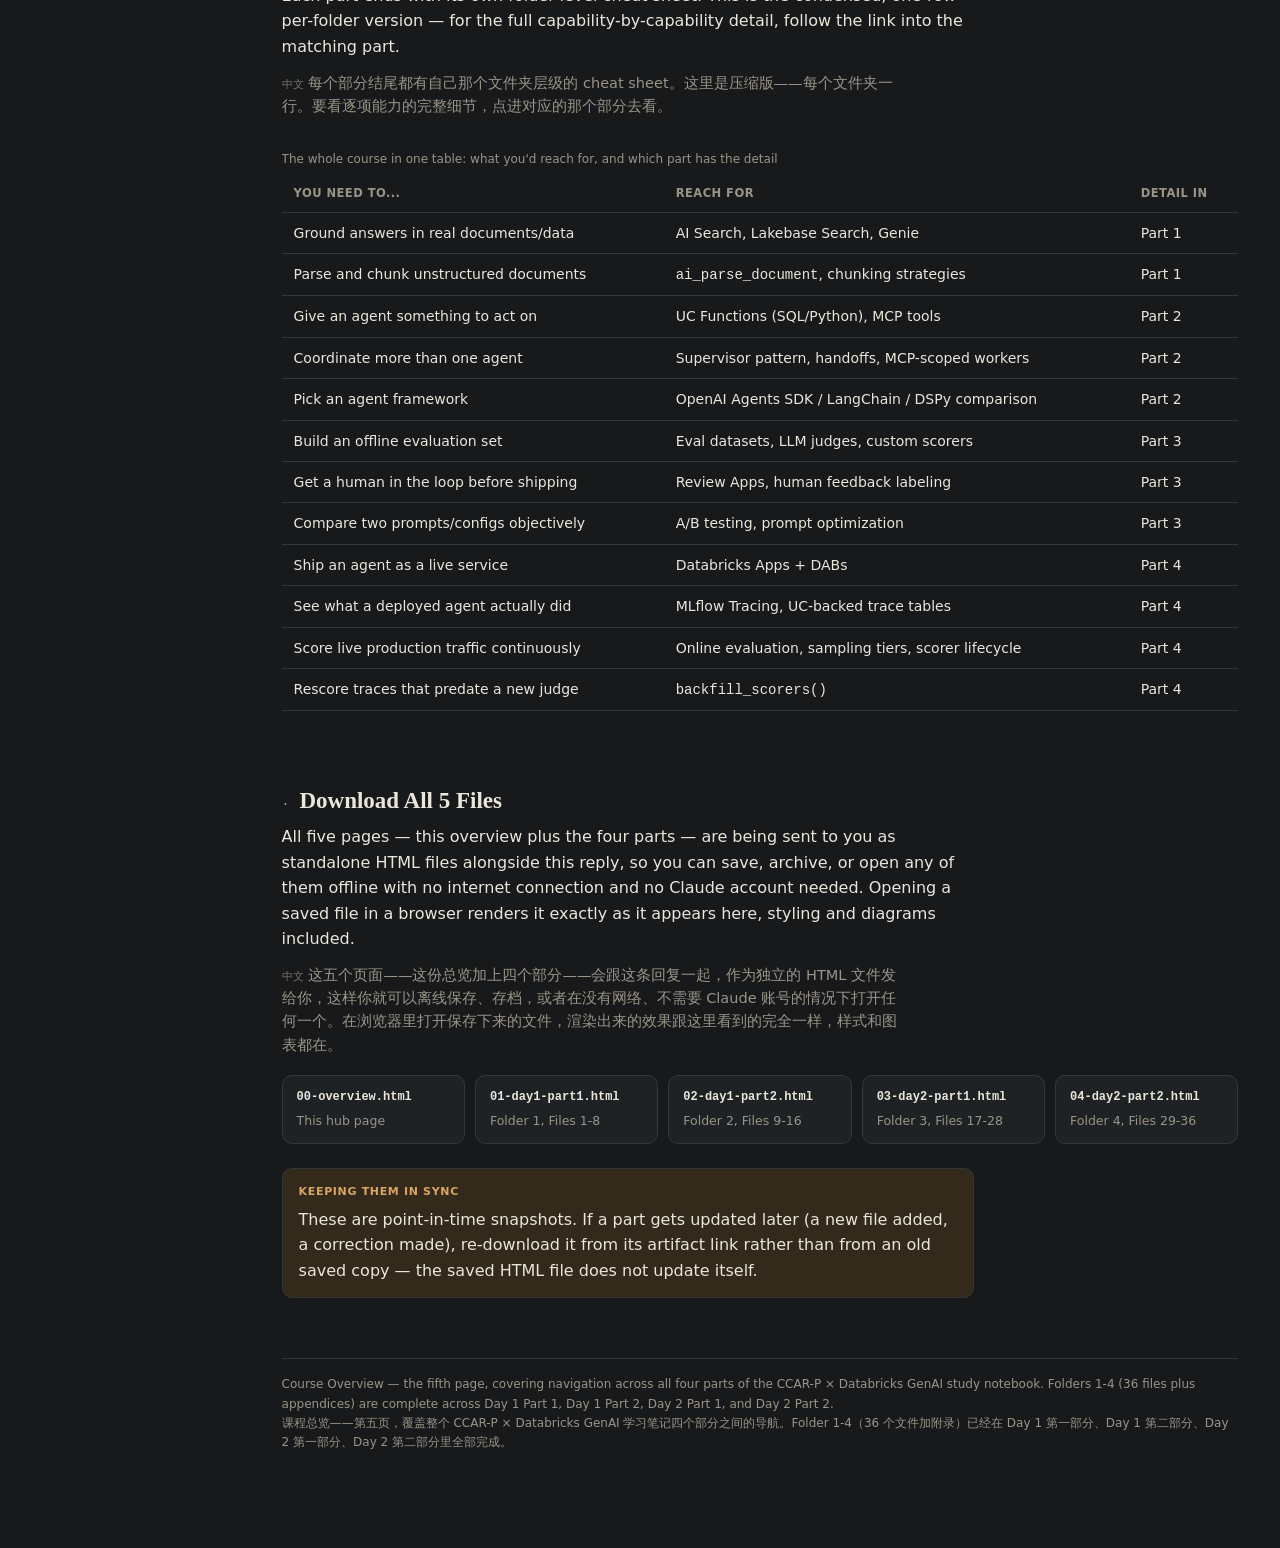
==== commit 9709b932: "Add shared top nav bar, collapsible left sidebar, default dark mode with toggle, wider desktop layou" ====
--- a/index.html
+++ b/index.html
@@ -1,4 +1,5 @@
-<!doctype html><html><head><meta charset=utf8><meta name=viewport content="width=device-width,initial-scale=1,viewport-fit=cover"><style>:root{color-scheme:light;box-sizing:border-box;padding-top:env(safe-area-inset-top,0px);padding-bottom:env(safe-area-inset-bottom,0px)}html{scroll-padding-top:env(safe-area-inset-top,0px)}body{margin:0;padding:0;font:14px -apple-system,BlinkMacSystemFont,sans-serif;background:#fff;color:#000}img{max-width:100%}[hidden]:not([hidden=until-found i]){display:none!important}</style></head><body>
+<!doctype html><html><head><script>(function(){try{var t=localStorage.getItem("ccar-theme")||"dark";if(t==="dark")document.documentElement.setAttribute("data-theme","dark");else document.documentElement.setAttribute("data-theme","light");}catch(e){document.documentElement.setAttribute("data-theme","dark");}})();</script><meta charset=utf8><meta name=viewport content="width=device-width,initial-scale=1,viewport-fit=cover"><style>:root{color-scheme:light;box-sizing:border-box;padding-top:env(safe-area-inset-top,0px);padding-bottom:env(safe-area-inset-bottom,0px)}html{scroll-padding-top:env(safe-area-inset-top,0px)}body{margin:0;padding:0;font:14px -apple-system,BlinkMacSystemFont,sans-serif;background:#fff;color:#000}img{max-width:100%}[hidden]:not([hidden=until-found i]){display:none!important}</style><link rel="stylesheet" href="/site-chrome.css">
+</head><body>
 <meta name="claude:viewport-fit-sides" content="cover">
 <link rel="icon" href="/favicon.ico" sizes="any">
 <link rel="icon" type="image/png" sizes="32x32" href="/favicon-32x32.png">
@@ -415,5 +416,6 @@
   </main>
 </div>
 
+<script src="/site-chrome.js" defer></script>
 <script src="/tutor-widget.js" defer></script>
 </body></html>
--- a/site-chrome.css
+++ b/site-chrome.css
@@ -0,0 +1,63 @@
+/* Shared site chrome: top nav bar, sidebar hide/unhide, wider desktop layout.
+   Loaded after each page's own inline styles, so these rules win the cascade. */
+
+:root{ --topbar-h: 50px; }
+
+body{ padding-top: var(--topbar-h); }
+
+.ccar-topbar{
+  position:fixed; top:0; left:0; right:0; height:var(--topbar-h);
+  background:var(--surface); border-bottom:1px solid var(--border);
+  display:flex; align-items:center; gap:10px;
+  padding:0 max(14px, env(safe-area-inset-left,0px)) 0 max(14px, env(safe-area-inset-left,0px));
+  padding-right:max(14px, env(safe-area-inset-right,0px));
+  z-index:9000;
+  font-family:'Inter','Noto Sans SC',system-ui,-apple-system,sans-serif;
+}
+.ccar-topbar .ccar-burger,
+.ccar-topbar .ccar-theme-toggle{
+  background:none; border:1px solid var(--border); border-radius:8px;
+  width:32px; height:32px; flex-shrink:0;
+  display:flex; align-items:center; justify-content:center;
+  cursor:pointer; color:var(--fg); font-size:15px; line-height:1;
+}
+.ccar-topbar .ccar-theme-toggle{ border-radius:999px; }
+.ccar-topbar .ccar-burger:hover,
+.ccar-topbar .ccar-theme-toggle:hover{ background:var(--surface-2); }
+.ccar-topbar .ccar-brand{
+  font-weight:700; font-size:13.5px; color:var(--fg); white-space:nowrap;
+  font-family:'Source Serif 4','Noto Serif SC',Georgia,serif;
+}
+.ccar-topbar nav{ display:flex; gap:3px; overflow-x:auto; flex:1; scrollbar-width:none; }
+.ccar-topbar nav::-webkit-scrollbar{ display:none; }
+.ccar-topbar nav a{
+  color:var(--muted); text-decoration:none; font-size:12.5px;
+  padding:7px 10px; border-radius:6px; white-space:nowrap;
+}
+.ccar-topbar nav a:hover{ background:var(--surface-2); color:var(--fg); }
+.ccar-topbar nav a.ccar-current{ background:var(--accent-soft); color:var(--accent-strong); font-weight:600; }
+
+@media (max-width:640px){
+  .ccar-topbar .ccar-brand{ display:none; }
+  .ccar-topbar nav a{ font-size:11px; padding:6px 7px; }
+}
+
+/* Actively use right-side space on wide desktop viewports */
+@media (min-width:1000px){
+  .shell{ max-width:min(1680px, 96vw) !important; }
+}
+@media (min-width:1500px){
+  .shell{ grid-template-columns:260px minmax(0,1fr) !important; }
+}
+
+/* Keep the sticky sidebar clear of the fixed top bar */
+@media (min-width:861px){
+  nav.rail{
+    top: var(--topbar-h) !important;
+    max-height: calc(100vh - var(--topbar-h)) !important;
+  }
+}
+
+/* Left sidebar hide/unhide */
+body.ccar-nav-hidden nav.rail{ display:none !important; }
+body.ccar-nav-hidden .shell{ grid-template-columns:1fr !important; }
